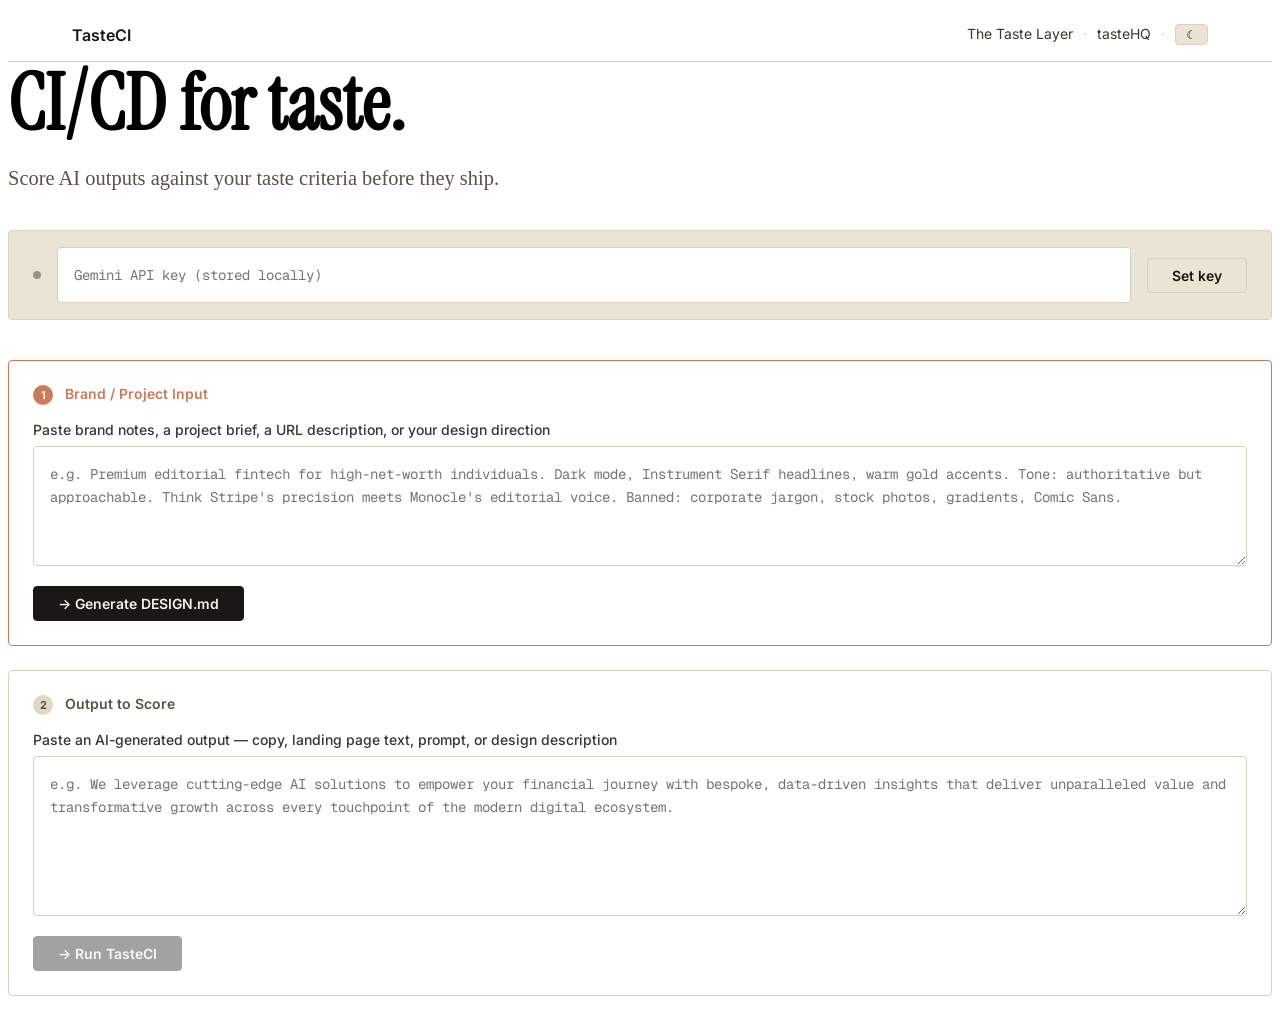
==== tasteci/index.html @ 1e6e9a24 "feat: add TasteCI v0 — CI/CD for taste in AI workflows" ====
<!DOCTYPE html>
<html lang="en" data-theme="light">
<head>
  <meta charset="UTF-8" />
  <meta name="viewport" content="width=device-width, initial-scale=1.0" />
  <title>TasteCI — CI/CD for taste in AI workflows</title>
  <meta name="description" content="Turn taste into a build gate. Score AI outputs against your DESIGN.md before they ship." />
  <meta name="author" content="Simone Leonelli" />
  <meta property="og:title" content="TasteCI — CI/CD for taste in AI workflows" />
  <meta property="og:description" content="Turn taste into a build gate. Score AI outputs against your DESIGN.md before they ship." />
  <link rel="icon" href="data:image/svg+xml,%3Csvg xmlns='http://www.w3.org/2000/svg' viewBox='0 0 100 100'%3E%3Crect width='100' height='100' fill='%23f4efe6'/%3E%3Ctext x='50' y='68' font-family='serif' font-size='56' text-anchor='middle' fill='%23c97b5a'%3E✓%3C/text%3E%3C/svg%3E" />
  <script>(function(){try{var t=localStorage.getItem('tasteci-theme')||(window.matchMedia&&window.matchMedia('(prefers-color-scheme: dark)').matches?'dark':'light');document.documentElement.setAttribute('data-theme',t);}catch(e){}}())</script>
  <link rel="stylesheet" href="../css/tokens.css" />
  <style>
    /* ========================================
       TASTECI — Page Overrides
       ======================================== */

    */.page-wrap { max-width: 840px; margin: 0 auto; padding: var(--space-4) var(--gutter); }
    .page-wrap h1 { font-family: var(--type-display); font-size: var(--size-h1); line-height: 1.1; margin: 0 0 var(--space-1); }
    .page-wrap .subtitle { font-size: var(--size-lede); color: var(--ink-3); margin-bottom: var(--space-4); }
    .page-wrap h2 { font-family: var(--type-display); font-size: var(--size-h3); margin: var(--space-4) 0 var(--space-2); }
    .page-wrap h3 { font-family: var(--type-sans); font-size: var(--size-body); font-weight: 600; margin: var(--space-3) 0 var(--space-1); }
    label { display: block; font-family: var(--type-sans); font-size: var(--size-small); font-weight: 500; color: var(--ink-2); margin-bottom: var(--space-1); }
    textarea, input[type="text"], input[type="password"] { width: 100%; font-family: var(--type-mono); font-size: var(--size-small); line-height: 1.6; padding: var(--space-2); border: 1px solid var(--line); border-radius:  background: var(--bg); color: var(--ink); resize: vertical; border-radius: 4px; transition: border-color var(--dur-fast) ease; box-sizing: border-box; }
    textarea:focus, input:focus { outline: none; border-color: var(--accent); }
    textarea { min-height: 120px; }
    textarea.output-input { min-height: 160px; }
    .btn-row { display: flex; gap: var(--space-2); margin-top: var(--space-2); flex-wrap: wrap; }
    .btn {font-family: var(--type-sans); font-size: var(--size-small); font-weight: 600; padding: var(--space-1) var(--space-3); border: 1px solid var(--line); background: var(--surface); color: var(--ink); cursor: pointer; border-radius: 4px; transition: all var(--dur-fast) ease; }
    .btn:hover { background: var(--line); }
    .btn-primary { background: var(--ink); color: var(--paper); border-color: var(--ink); }
    .btn-primary:hover { background: var(--ink-2); }
    .btn-primary:disabled, .btn:disabled { opacity: 0.4; cursor: not-allowed; }
    .api-key-bar { display: flex;  gap: var(--space-2); align-items: center; flex-wrap: wrap; padding: var(--space-2) var(--space-3); background: var(--surface); border: 1px solid var(--line); border-radius: 4px; margin-bottom: var(--space-4); }
    .api-key-bar input { flex: 1; min-width: 180px; }
    .api-key-bar .status-dot { width: 8px; height: 8px; border-radius: 50%; background: var(--mute-2); flex-shrink: 0; }
    .api-key-bar .status-dot.ok { background: var(--sage); }
    .api-key-bar .status-dot.set { background: var(--terracotta); }
    .step-section {  padding: var(--space-3); border: 1px solid var(--line); border-radius: 4px; margin-bottom: var(--space-3); }
    .step-section.active { border-color: var(--accent); }
    .step-section .step-label { font-family: var(--type-sans); font-size: var(--size-small); font-weight: 600; color: var(--ink-3); margin-bottom: var(--space-2); }
    .step-section.active .step-label { color: var(--accent); }
    .step-number { display: inline-flex; align-items: center; justify-content: center; width: 20px; height: 20px; 20px; border-radius: 50%; background: var(--surface-raised); font-size: 11px; font-weight: 700; margin-right: var(--space-1); }
    .step-section.active .step-number { background: var(--accent); color: var(--paper); }
    .result-card { display: none; margin-top: var(--space-3); padding: var(--space-3); border: 1px solid var(--line); border-radius: 4px; }
    .result-card.visible { display: block; }
    .result-card.pass { border-color: var(--sage); }
    .result-card.fail { border-color: var(--terracotta); ; }
    .result-header { display: flex; align-items: center;  gap: var(--space-3); margin-bottom: var(--space-3); flex-wrap: wrap; }
    .result-score { font-family: var(--type-display); font-size: var(--size-h2); line-height: 1; }
    .result-verdict { font-family: var(--size-body); font-weight: 600;  padding: 4px 12px; border-radius: 3px; }
    .result-verdict.PASS { background: var(--sage-soft); color: var(--sage-deep); }
    .result-verdict.FAIL { background: var(--terracotta-soft); color: var(--terracotta-deep); }
    .result-section { margin-bottom: var(--space-2); }
    .result-section h3 { font-family: var(--type-sans); font-size: var(--size-small); font-weight: 700; color: var(--ink-3); margin: 0 0 var(--space-1); text-transform: uppercase; letter-spacing: 0.5px; }
    .violation { padding: var(--space-1) var(--space-2); margin-bottom: var(--space-1); border-left: 2px solid var(--terracotta); background: var(--surface); font-size: var(--size-small); line-height: 1.5; }
    .fix-box { padding: var(--space-2); background: var(--surface); border: 1px solid var(--line); border-radius: 4px; margin-top: var(--space-1); font-family: var(--type-mono); font-size: var(--size-small); line-height: 1.6; white-space: pre-wrap; }
    .design-md-output {  padding: var(--space-2); border: 1px solid var(--line);  background: var(--surface); border-radius: 4px; font-family: var(--type-mono); font-size: var(--size-small); line-height: 1.6; white-space: pre-wrap; margin-top: var(--space-2); display: none; }
    .design-md-output.visible { display: block; }
    .design-md-output h4 { font-family: var(--type-sans); font-size: var(--size-body); font-weight: 600; margin-bottom: var(--space-1); color: var(--ink); }
    .spinner::after { content: ''; display: inline-block; width: 14px; height: 14px; border: 2px solid var(--line); border-top-color: var(--accent); border-radius: 50%; animation: spin 0.6s linear infinite; margin-left: var(--space-1); vertical-align: middle; }
    @keyframes spin { to { transform: rotate(360deg); } }
    .flash { animation: flash 0.3s ease; }
    @keyframes flash { 0%, 100% { opacity: 1; } 50% { opacity: 0.3; } }
    .loader-text { font-family: var(--type-mono); font-size: var(--size-small); color: var(--ink-3); }
    @media (max-width: 600px) { .result-header { flex-direction: column; align-items: flex-start; } }
    .topnav-inline { display: flex; align-items: center;  justify-content: space-between; padding: var(--space-2) var(--gutter); border-bottom: 1px solid var(--line); }
    .topnav-inline .brand { font-family: var(--type-sans); font-weight: 600; font-size: var(--size-body); color: var(--ink); text-decoration: none; }
    .topnav-inline .brand:hover { color: var(--accent); }
    .topnav-inline .tiny-nav { font-family: var(--type-sans); font-size: var(--size-small); color: var(--ink-3); }
    .topnav-inline .tiny-nav a { color: var(--ink-2); text-decoration: none; }
    .topnav-inline .tiny-nav a:hover { color: var(--accent); }
  </style>
</head>
<body>

<nav class="topnav-inline">
  <a class="brand" href="https://w230.net" target="_blank" rel="noopener">TasteCI</a>
  <span class="tiny-nav">
    <a href="https://mustbesimo.github.io/taste-layer/" target="_blank">The Taste Layer</a>
    <span style="margin: 0 6px; color: var(--line);">·</span>
    <a href="https://taste-hq.vercel.app" target="_blank">tasteHQ</a>
    <span style="margin: 0 6px; color: var(--line);">·</span>
    <button class="btn" type="button" onclick="toggleTheme()" style="font-size: 12px; padding: 2px 10px;">☾</button>
  </span>
</nav>

<div class="page-wrap">

  <h1>CI/CD for taste.</h1>
  <p class="subtitle">Score AI outputs against your taste criteria before they ship.</p>

  <!-- API Key -->
  <div class="api-key-bar">
    <span class="status-dot" id="keyStatusDot"></span>
    <input type="password" id="apiKeyInput" placeholder="Gemini API key (stored locally)" />
    <button class="btn" id="saveKeyBtn" type="button">Set key</button>
  </div>

  <!-- Step 1: Brand Input -->
  <div class="step-section active" id="step1">
    <div class="step-label"><span class="step-number">1</span> Brand / Project Input</div>
    <label for="brandInput">Paste brand notes, a project brief, a URL description, or your design direction</label>
    <textarea id="brandInput" placeholder="e.g. Premium editorial fintech for high-net-worth individuals. Dark mode, Instrument Serif headlines, warm gold accents. Tone: authoritative but approachable. Think Stripe's precision meets Monocle's editorial voice. Banned: corporate jargon, stock photos, gradients, Comic Sans."></textarea>
    <div class="btn-row">
      <button class="btn btn-primary" id="generateBtn" type="button">→ Generate DESIGN.md</button>
    </div>
    <div id="generateLoader" class="loader-text" style="display:none;margin-top: var(--space-1); display: none;">Generating taste criteria…<span class="spinner"></span></div>
    <div class="design-md-output" id="designMdOutput"></div>
  </div>

  <!-- Step 2: Score Output -->
  <div class="step-section" id="step2">
    <div class="step-label"><span class="step-number">2</span> Output to Score</div>
    <label for="outputInput">Paste an AI-generated output — copy, landing page text, prompt, or design description</label>
    <textarea class="output-input" id="outputInput" placeholder="e.g. We leverage cutting-edge AI solutions to empower your financial journey with bespoke, data-driven insights that deliver unparalleled value and transformative growth across every touchpoint of the modern digital ecosystem."></textarea>
    <div class="btn-row">
      <button class="btn btn-primary" id="scoreBtn" type="button" disabled>→ Run TasteCI</button>
    </div>
    <div id="scoreLoader" class="loader-text" style=";margin-top: var(--space-1); display: none;">Scoring output against taste criteria…<span class="spinner"></span></div>
  </div>

  <!-- Result -->
  <div class="result-card" id="resultCard">
    <h3 style="font-family: var(--type-sans); font-size: var(--size-small); font-weight: 700; color: var(--ink-3); text-transform: uppercase; letter-spacing: 0.5px; margin: 0 0 var(--space-2);">TasteCI Result</h3>
    <div class="result-header">
      <span class="result-score" id="resultScore">—</span>
      <span class="result-verdict" id="resultVerdict">—</span>
    </div>
    <div class="result-section" id="violationsSection">
      <h3>Hard Violations</h3>
      <div id="violationsList"></div>
    </div>
    <div class="result-section" id="scoresSection">
      <h3>Breakdown</h3>
      <div id="breakdownList"></div>
    </div>
    <div class="result-section" id="fixSection">
      <h3>Fix</h3>
      <div class="fix-box" id="fixBox"></div>
    </div>
  </div>

</div>

<script>
// ========================================
// TASTECI — App Logic
// ========================================

const GEMINI_MODEL = 'gemini-2.0-flash';
const GEMINI_URL = `https://generativelanguage.googleapis.com/v1beta/models/${GEMINI_MODEL}:generateContent`;

// --- State ---
let storedKey = localStorage.getItem('tasteci-gemini-key') || '';
let currentDesignMd = '';
let currentBreakdown = {};
let currentViolations = [];
let currentScore = 0;
let currentVerdict = '';

// --- DOM refs ---
const keyInput = document.getElementById('apiKeyInput');
const keyDot = document.getElementById('keyStatusDot');
const brandInput = document.getElementById('brandInput');
const outputInput = document.getElementById('outputInput');
const generateBtn = document.getElementById('generateBtn');
const scoreBtn = document.getElementById('scoreBtn');
const generateLoader = document.getElementById('generateLoader');
const scoreLoader = document.getElementById('scoreLoader');
const designMdOut = document.getElementById('designMdOutput');
const resultCard = document.getElementById('resultCard');
const resultScore = document.getElementById('resultScore');
const resultVerdict = document.getElementById('resultVerdict');
const violationsList = document.getElementById('violationsList');
const breakdownList = document.getElementById('breakdownList');
const fixBox = document.getElementById('fixBox');

// --- Init ---
if (storedKey) { keyInput.value = storedKey; keyDot.className = 'status-dot set'; }

// Helper: get API key
function getKey() { return storedKey || keyInput.value.trim(); }

// Toggle theme
function toggleTheme() {
  const html = document.documentElement;
  const current = html.getAttribute('data-theme') || 'light';
  const next = current === 'dark' ? 'light' : 'dark';
  html.setAttribute('data-theme', next);
  localStorage.setItem('tasteci-theme', next);
}

// --- Save key ---
document.getElementById('saveKeyBtn').addEventListener('click', () => {
  const k = keyInput.value.trim();
  if (k) { storedKey = k; localStorage.setItem('tasteci-gemini-key', k); keyDot.className = 'status-dot set'; }
});

// --- Call Gemini ---
async function callGemini(prompt, systemInstruction) {
  const key = getKey();
  if (!key) throw new Error('No API key set.');
  keyDot.className = 'status-dot ok';

  const body = {
    contents: [{ parts: [{ text: prompt }] }],
    generationConfig: { temperature: 0.3, maxOutputTokens: 4096 }
  };
  if (systemInstruction) {
    body.systemInstruction = { parts: [{ text: systemInstruction }] };
  }

  const res = await fetch(`${GEMINI_URL}?key=${key}`, {
    method: 'POST', headers: { 'Content-Type': 'application/json' },
    body: JSON.stringify(body)
  });
  const data = await res.json();
  if (!res.ok) throw new Error(data.error?.message || `HTTP ${res.status}`);
  const text = data.candidates?.[0]?.content?.parts?.[0]?.text || '';
  return text;
}

// --- Generate DESIGN.md ---
generateBtn.addEventListener('click', async () => {
  const input = brandInput.value.trim();
  if (!input) { designMdOut.textContent = 'Paste a brand description first.'; designMdOut.className = 'design-md-output visible'; return; }

  generateBtn.disabled = true;
  generateLoader.style.display = '';

  const prompt = `You are a taste engineer. Given a brand or project description, generate a structured DESIGN.md file.

Brand/Project: ${input}

Generate a DESIGN.md with these sections:

## Identity
What this system should feel like. 2-3 sentences of sensory description.

## Non-Negotiables
Rules that must never be violated. 3-5 specific hard rules.

## Voice
Tone, rhythm, vocabulary, sentence logic. 3-4 specific voice traits with examples.

## Banned Patterns
Words, structures, tropes, and visual habits to reject. 3-5 specific patterns.

## Evaluation Rubric
Five axes, each scored 0-20:
- Specificity: does it say something concrete?
- Signal density: information per word/pixel?
- Brand fit: does it match the identity?
- Technical accuracy: is it correct/functional?
- Execution clarity: is it well-executed?

## Pass Gate
Outputs below 80 fail. Outputs with hard rule violations fail regardless of score.

Return ONLY the DESIGN.md format — markdown, clean, no extra commentary before or after.`;

  try {
    const md = await callGemini(prompt, 'You are a taste engineer who produces structured DESIGN.md files. Output ONLY the DESIGN.md, nothing else.');
    currentDesignMd = md;
    designMdOut.innerHTML = md.replace(/</g, '&lt;').replace(/>/g, '&gt;');
    designMdOut.className = 'design-md-output visible';

    // Enable step 2
    document.getElementById('step2').classList.add('active');
    scoreBtn.disabled = false;

    // Scroll to step 2
    document.getElementById('step2').scrollIntoView({ behavior: 'smooth', block: 'start' });
  } catch (err) {
    designMdOut.textContent = 'Error: ' + err.message;
    designMdOut.className = 'design-md-output visible';
  } finally {
    generateBtn.disabled = false;
    generateLoader.style.display = 'none';
  }
});

// --- Run TasteCI ---
scoreBtn.addEventListener('click', async () => {
  const output = outputInput.value.trim();
  if (!output) { alert('Paste an output to score first.'); return; }
  if (!currentDesignMd) { alert('Generate a DESIGN.md first.'); return; }

  scoreBtn.disabled = true;
  scoreLoader.style.display = '';

  const prompt = `You are a tasteCI evaluator. Score the following output against these DESIGN.md criteria.

=== DESIGN.md ===
${currentDesignMd}

=== OUTPUT TO SCORE ===
${output}

Evaluate the output against the DESIGN.md's Evaluation Rubric (five axes, 0-20 each) and check for hard violations against the Non-Negotiables and Banned Patterns.

Return a JSON object ONLY, no other text. Use this exact format:
{
  "score": <total 0-100>,
  "violations": ["violation 1", "violation 2", ...],
  "breakdown": {
    "Specificity": <0-20>,
    "Signal density": <0-20>,
    "Brand fit": <0-20>,
    "Technical accuracy": <0-20>,
    "Execution clarity": <0-20>
  },
  "verdict": "PASS" or "FAIL",
  "fix": "<specific rewrite or fix instruction, no more than 3 sentences>"
}`;

  try {
    const raw = await callGemini(prompt, 'You are a precise evaluator. Output ONLY valid JSON, nothing else.');
    const json = JSON.parse(raw.replace(/```json\n?/g, '').replace(/```\n?/g, '').trim());

    currentScore = json.score;
    currentViolations = json.violations || [];
    currentBreakdown = json.breakdown || {};
    currentVerdict = json.verdict || 'FAIL';

    // Render
    resultScore.textContent = json.score + '/100';
    resultVerdict.textContent = json.verdict;
    resultVerdict.className = 'result-verdict ' + json.verdict;

    // Violations
    violationsList.innerHTML = '';
    if (json.violations && json.violations.length) {
      json.violations.forEach(v => {
        const el = document.createElement('div');
        el.className = 'violation';
        el.textContent = v;
        violationsList.appendChild(el);
      });
      document.getElementById('violationsSection').style.display = '';
    } else {
      document.getElementById('violationsSection').style.display = 'none';
    }

    // Breakdown
    breakdownList.innerHTML = '';
    if (json.breakdown) {
      Object.entries(json.breakdown).forEach(([key, val]) => {
        const el = document.createElement('div');
        el.style.cssText = 'display: flex; justify-content: space-between; padding: 4px 0; font-size: var(--size-small); border-bottom: 1px solid var(--line-soft);';
        el.innerHTML = `<span>${key}</span><span style="font-weight: 600;">${val}/20</span>`;
        breakdownList.appendChild(el);
      });
    }

    // Fix
    fixBox.textContent = json.fix || 'No fix provided.';

    // Show card
    resultCard.className = 'result-card visible ' + (json.verdict === 'PASS' ? 'pass' : 'fail');
    resultCard.scrollIntoView({ behavior: 'smooth', block: 'start' });

  } catch (err) {
    fixBox.textContent = 'Error: ' + err.message;
    resultCard.className = 'result-card visible fail';
    resultVerdict.textContent = 'ERROR';
    resultScore.textContent = '—';
  } finally {
    scoreBtn.disabled = false;
    scoreLoader.style.display = 'none';
  }
});
</script>
</body>
</html>
---- css/tokens.css ----
/* ============================================================
   TASTE LAYER — Design Tokens
   Foundation:   AiVizWiz "sumi on washi" — Japanese minimal
   Palette:      pale terracotta · sage · light dirty blue
   ============================================================ */

@import url('https://fonts.googleapis.com/css2?family=Inter:wght@300;400;500;600;700&family=Instrument+Serif:ital@0;1&family=Geist+Mono:wght@400;500&display=swap');

:root {
  --paper:           #f4efe6;
  --paper-soft:      #ebe4d5;
  --paper-deep:      #e0d8c2;
  --ink:             #1a1814;
  --ink-2:           #3a352e;
  --ink-3:           #5a5246;
  --mute:            #6b6357;
  --mute-2:          #9a917f;
  --line:            #d8d0bc;
  --line-soft:       #e4ddc9;
  --line-strong:     #1a1814;

  --terracotta:      #c97b5a;
  --terracotta-deep: #a56145;
  --terracotta-soft: #e0a892;
  --sage:            #9caf9c;
  --sage-deep:       #7a8d7a;
  --sage-soft:       #c2cfc2;
  --dirty-blue:      #6b8294;
  --dirty-blue-deep: #4f6677;
  --dirty-blue-soft: #a3b4c1;

  --bg:              var(--paper);
  --bg-soft:         var(--paper-soft);
  --surface:         var(--paper-soft);
  --surface-raised:  var(--paper-deep);
  --accent:          var(--terracotta);
  --accent-deep:     var(--terracotta-deep);
  --pop:             var(--terracotta);

  --type-display:    'Instrument Serif', Georgia, serif;
  --type-sans:       'Inter', ui-sans-serif, system-ui, -apple-system, sans-serif;
  --type-mono:       'Geist Mono', ui-monospace, monospace;

  --size-hero:       clamp(48px, 9vw, 132px);
  --size-h1:         clamp(40px, 6vw, 88px);
  --size-h2:         clamp(28px, 4vw, 52px);
  --size-h3:         clamp(20px, 2.2vw, 28px);
  --size-body:       clamp(16px, 1.15vw, 19px);
  --size-lede:       clamp(20px, 1.6vw, 26px);
  --size-small:      14px;
  --size-micro:      12px;

  --space-1: 8px;  --space-2: 16px; --space-3: 24px; --space-4: 40px;
  --space-5: 64px; --space-6: 96px; --space-7: 144px; --space-8: 200px;

  --ease:            cubic-bezier(0.2, 0.7, 0.2, 1);
  --ease-out-expo:   cubic-bezier(0.77, 0, 0.18, 1);
  --dur-fast:        180ms;
  --dur:             380ms;
  --dur-slow:        820ms;

  --max-essay:       720px;
  --max-wide:        1120px;
  --gutter:          clamp(24px, 5vw, 80px);

  --shadow-soft:     0 1px 2px rgba(26, 24, 20, 0.04), 0 8px 32px rgba(26, 24, 20, 0.06);
  --shadow-card:     0 1px 1px rgba(26, 24, 20, 0.05), 0 12px 40px rgba(26, 24, 20, 0.08);
}

:root[data-theme="dark"] {
  --paper:           #0f0e0c;
  --paper-soft:      #1a1816;
  --paper-deep:      #252220;
  --ink:             #f3eee0;
  --ink-2:           #d6cfbd;
  --ink-3:           #b3ad9c;
  --mute:            #8a8373;
  --mute-2:          #4a443c;
  --line:            #2d2a26;
  --line-soft:       #1f1d1a;
  --line-strong:     #f3eee0;
  --bg:              var(--paper);
  --bg-soft:         var(--paper-soft);
  --surface:         var(--paper-soft);
  --surface-raised:  var(--paper-deep);
  --terracotta:      #e89476;
  --sage:            #b3c4b3;
  --dirty-blue:      #8aa1b3;
  --accent:          var(--terracotta);
  --pop:             var(--terracotta);
}
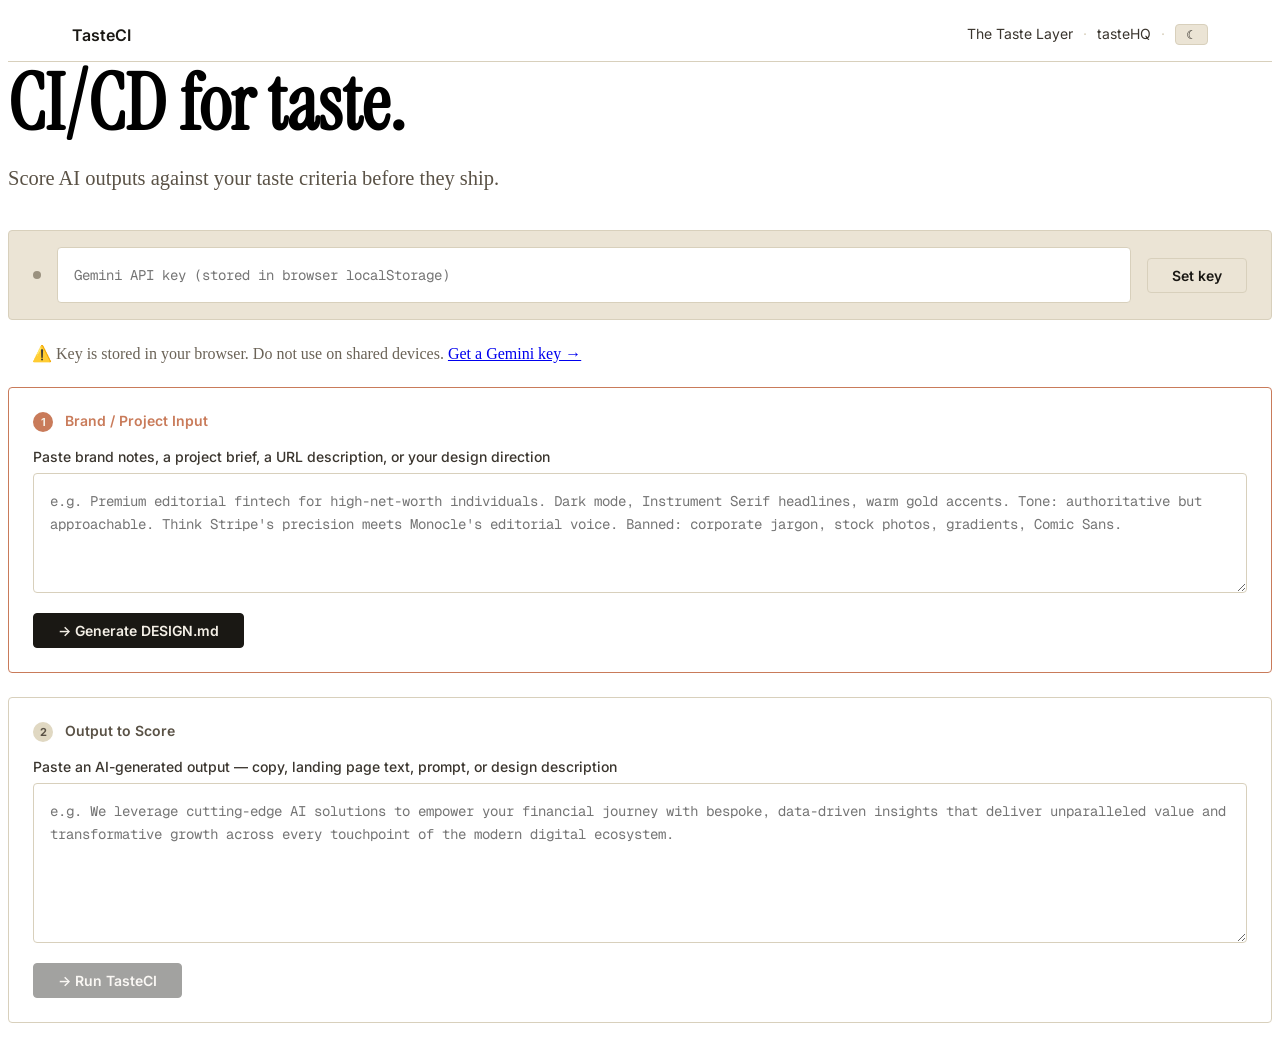
==== commit 3afa43f7: "security: fix XSS in breakdown render, move Gemini key to header, add storage warning - Replace inne" ====
--- a/tasteci/index.html
+++ b/tasteci/index.html
@@ -94,9 +94,13 @@
   <!-- API Key -->
   <div class="api-key-bar">
     <span class="status-dot" id="keyStatusDot"></span>
-    <input type="password" id="apiKeyInput" placeholder="Gemini API key (stored locally)" />
+    <input type="password" id="apiKeyInput" placeholder="Gemini API key (stored in browser localStorage)" autocomplete="off" />
     <button class="btn" id="saveKeyBtn" type="button">Set key</button>
   </div>
+  <p style="font-size: var(--size-xsmall); color: var(--mute); margin: calc(var(--space-2) * -1) 0 var(--space-3); padding: 0 var(--space-3);">
+    ⚠️ Key is stored in your browser. Do not use on shared devices.
+    <a href="https://aistudio.google.com/apikey" target="_blank" rel="noopener noreferrer">Get a Gemini key →</a>
+  </p>
 
   <!-- Step 1: Brand Input -->
   <div class="step-section active" id="step1">
@@ -212,8 +216,9 @@
     body.systemInstruction = { parts: [{ text: systemInstruction }] };
   }
 
-  const res = await fetch(`${GEMINI_URL}?key=${key}`, {
-    method: 'POST', headers: { 'Content-Type': 'application/json' },
+  const res = await fetch(GEMINI_URL, {
+    method: 'POST',
+    headers: { 'Content-Type': 'application/json', 'x-goog-api-key': key },
     body: JSON.stringify(body)
   });
   const data = await res.json();
@@ -350,7 +355,13 @@
       Object.entries(json.breakdown).forEach(([key, val]) => {
         const el = document.createElement('div');
         el.style.cssText = 'display: flex; justify-content: space-between; padding: 4px 0; font-size: var(--size-small); border-bottom: 1px solid var(--line-soft);';
-        el.innerHTML = `<span>${key}</span><span style="font-weight: 600;">${val}/20</span>`;
+        const labelEl = document.createElement('span');
+        labelEl.textContent = key;
+        const valEl = document.createElement('span');
+        valEl.style.fontWeight = '600';
+        valEl.textContent = `${val}/20`;
+        el.appendChild(labelEl);
+        el.appendChild(valEl);
         breakdownList.appendChild(el);
       });
     }
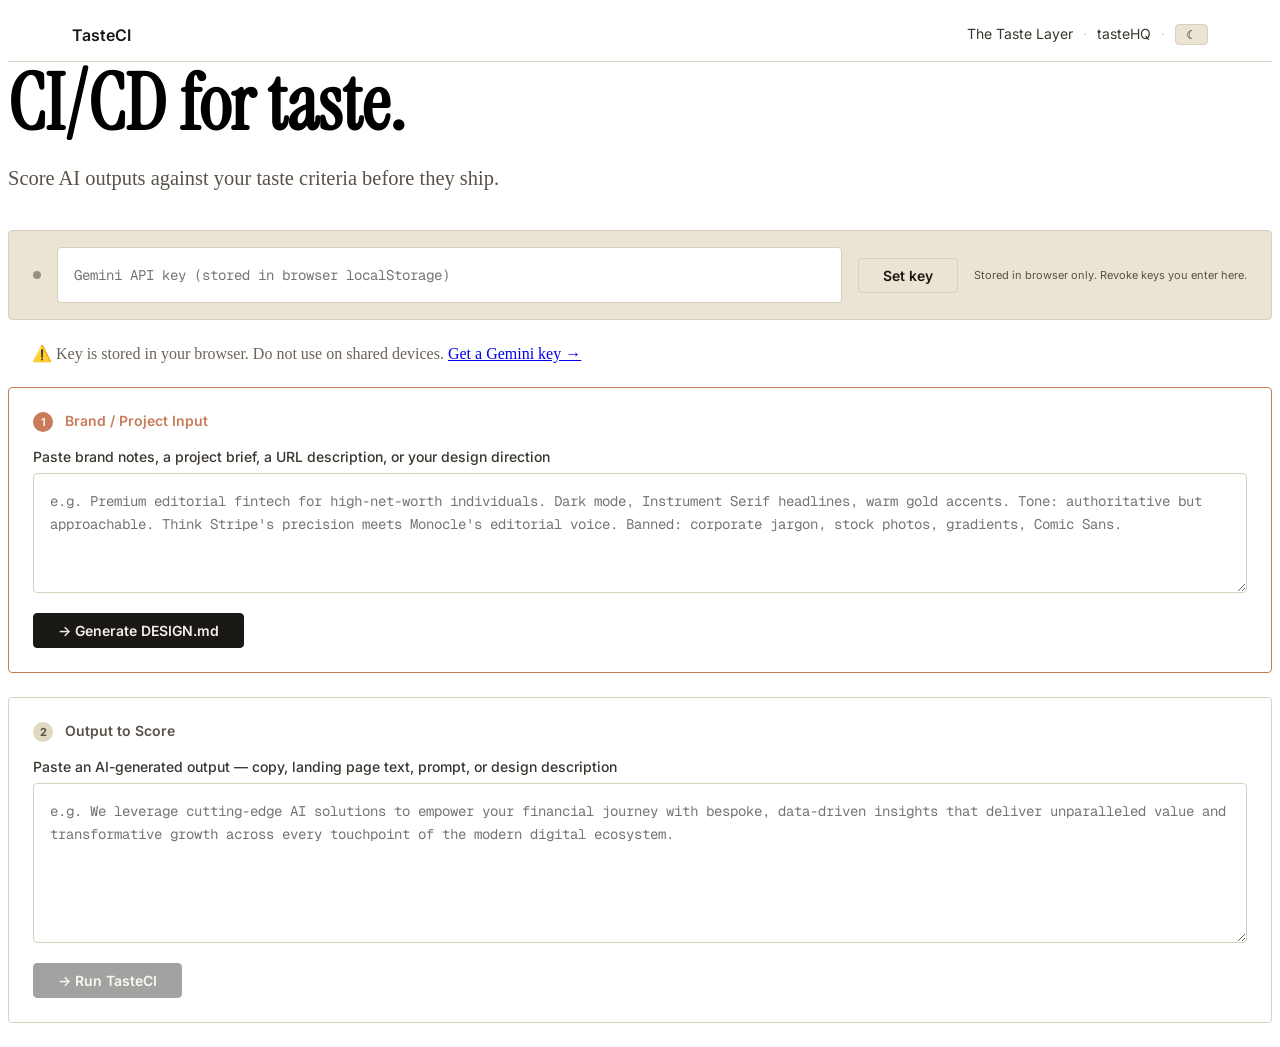
==== commit f10ae392: "fix: two sec vulns — x-goog-api-key header, textContent instead of innerHTML" ====
--- a/tasteci/index.html
+++ b/tasteci/index.html
@@ -96,6 +96,7 @@
     <span class="status-dot" id="keyStatusDot"></span>
     <input type="password" id="apiKeyInput" placeholder="Gemini API key (stored in browser localStorage)" autocomplete="off" />
     <button class="btn" id="saveKeyBtn" type="button">Set key</button>
+    <span style="font-size: 11px; color: var(--ink-3); font-family: var(--type-sans);">Stored in browser only. Revoke keys you enter here.</span>
   </div>
   <p style="font-size: var(--size-xsmall); color: var(--mute); margin: calc(var(--space-2) * -1) 0 var(--space-3); padding: 0 var(--space-3);">
     ⚠️ Key is stored in your browser. Do not use on shared devices.
@@ -216,9 +217,8 @@
     body.systemInstruction = { parts: [{ text: systemInstruction }] };
   }
 
-  const res = await fetch(GEMINI_URL, {
-    method: 'POST',
-    headers: { 'Content-Type': 'application/json', 'x-goog-api-key': key },
+  const res = await fetch(`${GEMINI_URL}`, {
+    method: 'POST', headers: { 'Content-Type': 'application/json', 'x-goog-api-key': key },
     body: JSON.stringify(body)
   });
   const data = await res.json();
@@ -355,13 +355,13 @@
       Object.entries(json.breakdown).forEach(([key, val]) => {
         const el = document.createElement('div');
         el.style.cssText = 'display: flex; justify-content: space-between; padding: 4px 0; font-size: var(--size-small); border-bottom: 1px solid var(--line-soft);';
-        const labelEl = document.createElement('span');
-        labelEl.textContent = key;
-        const valEl = document.createElement('span');
-        valEl.style.fontWeight = '600';
-        valEl.textContent = `${val}/20`;
-        el.appendChild(labelEl);
-        el.appendChild(valEl);
+        const kSpan = document.createElement('span');
+        kSpan.textContent = key;
+        const vSpan = document.createElement('span');
+        vSpan.textContent = val + '/20';
+        vSpan.style.fontWeight = '600';
+        el.appendChild(kSpan);
+        el.appendChild(vSpan);
         breakdownList.appendChild(el);
       });
     }
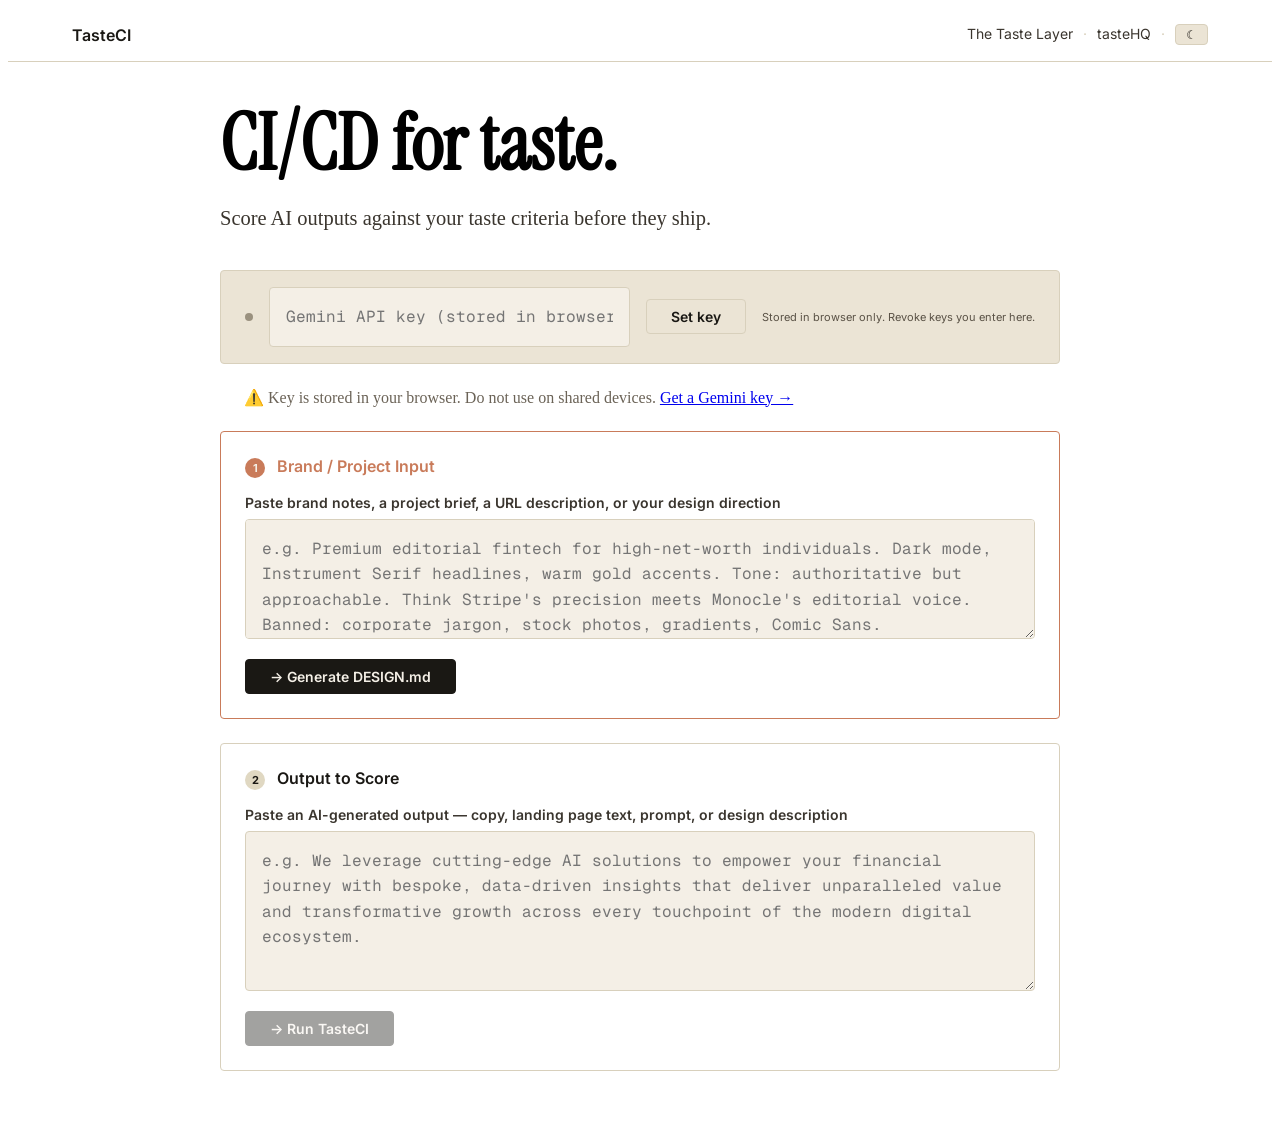
==== commit ff8d08d5: "fix: UI legibility and broken CSS — orphaned */, missing border-radius value, contrast" ====
--- a/tasteci/index.html
+++ b/tasteci/index.html
@@ -16,13 +16,13 @@
        TASTECI — Page Overrides
        ======================================== */
 
-    */.page-wrap { max-width: 840px; margin: 0 auto; padding: var(--space-4) var(--gutter); }
+    .page-wrap { max-width: 840px; margin: 0 auto; padding: var(--space-4) var(--gutter); }
     .page-wrap h1 { font-family: var(--type-display); font-size: var(--size-h1); line-height: 1.1; margin: 0 0 var(--space-1); }
-    .page-wrap .subtitle { font-size: var(--size-lede); color: var(--ink-3); margin-bottom: var(--space-4); }
+    .page-wrap .subtitle { font-size: var(--size-lede); color: var(--ink-2); margin-bottom: var(--space-4); }
     .page-wrap h2 { font-family: var(--type-display); font-size: var(--size-h3); margin: var(--space-4) 0 var(--space-2); }
     .page-wrap h3 { font-family: var(--type-sans); font-size: var(--size-body); font-weight: 600; margin: var(--space-3) 0 var(--space-1); }
-    label { display: block; font-family: var(--type-sans); font-size: var(--size-small); font-weight: 500; color: var(--ink-2); margin-bottom: var(--space-1); }
-    textarea, input[type="text"], input[type="password"] { width: 100%; font-family: var(--type-mono); font-size: var(--size-small); line-height: 1.6; padding: var(--space-2); border: 1px solid var(--line); border-radius:  background: var(--bg); color: var(--ink); resize: vertical; border-radius: 4px; transition: border-color var(--dur-fast) ease; box-sizing: border-box; }
+    label { display: block; font-family: var(--type-sans); font-size: var(--size-small); font-weight: 600; color: var(--ink-2); margin-bottom: var(--space-1); }
+    textarea, input[type="text"], input[type="password"] { width: 100%; font-family: var(--type-mono); font-size: var(--size-body); line-height: 1.6; padding: var(--space-2); border: 1px solid var(--line); border-radius: 4px; background: var(--bg); color: var(--ink); resize: vertical; transition: border-color var(--dur-fast) ease; box-sizing: border-box; }
     textarea:focus, input:focus { outline: none; border-color: var(--accent); }
     textarea { min-height: 120px; }
     textarea.output-input { min-height: 160px; }
@@ -39,7 +39,7 @@
     .api-key-bar .status-dot.set { background: var(--terracotta); }
     .step-section {  padding: var(--space-3); border: 1px solid var(--line); border-radius: 4px; margin-bottom: var(--space-3); }
     .step-section.active { border-color: var(--accent); }
-    .step-section .step-label { font-family: var(--type-sans); font-size: var(--size-small); font-weight: 600; color: var(--ink-3); margin-bottom: var(--space-2); }
+    .step-section .step-label { font-family: var(--type-sans); font-size: var(--size-body); font-weight: 600; color: var(--ink); margin-bottom: var(--space-2); }
     .step-section.active .step-label { color: var(--accent); }
     .step-number { display: inline-flex; align-items: center; justify-content: center; width: 20px; height: 20px; 20px; border-radius: 50%; background: var(--surface-raised); font-size: 11px; font-weight: 700; margin-right: var(--space-1); }
     .step-section.active .step-number { background: var(--accent); color: var(--paper); }
